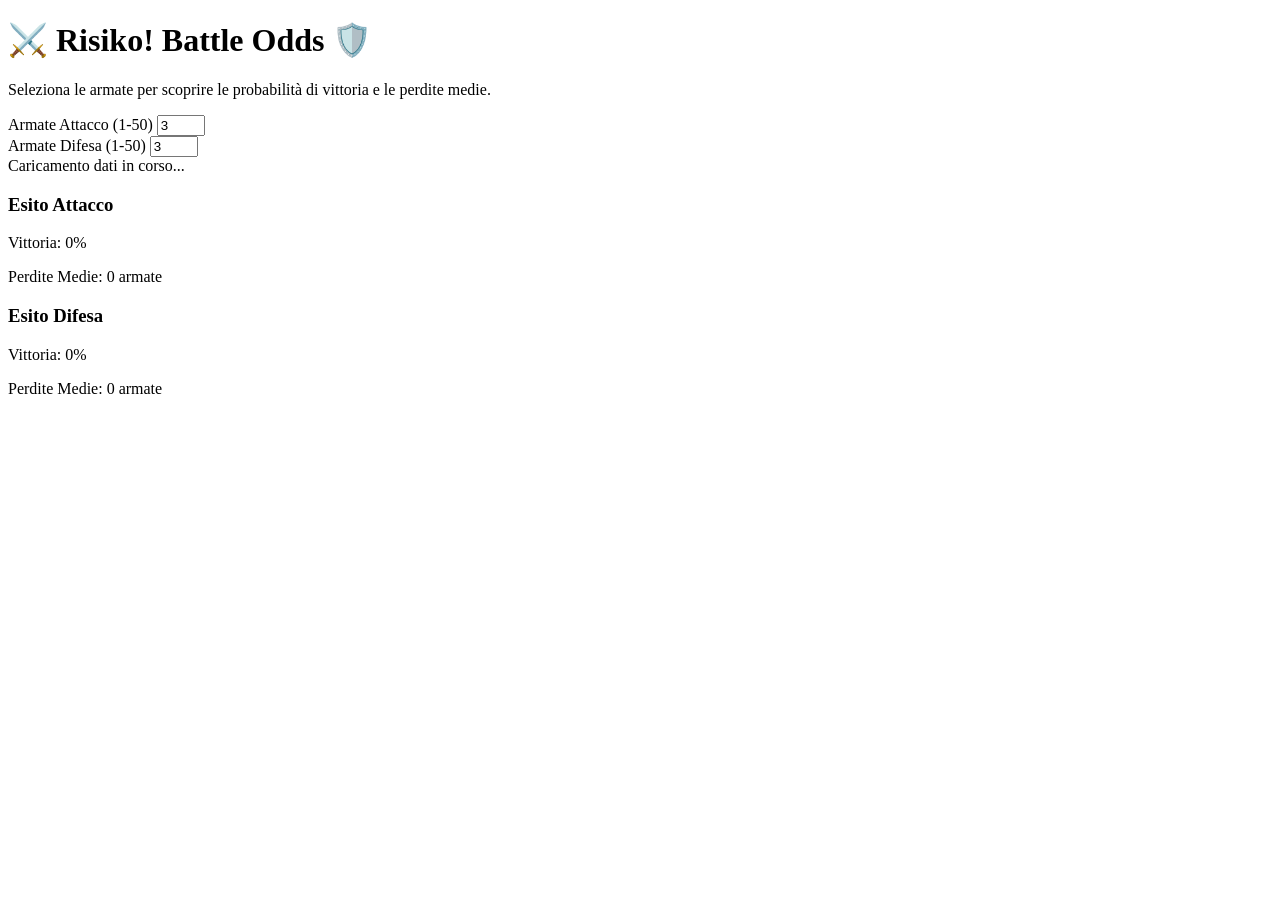
==== Risiko_prob.html @ 7f15dcbe "Add files via upload" ====
<!DOCTYPE html>
<html lang="it">
<head>
    <meta charset="UTF-8">
    <meta name="viewport" content="width=device-width, initial-scale=1.0">
    <title>Risiko! Calcolatore Probabilità</title>
    <link rel="stylesheet" href="style.css">
</head>
<body>
    <div class="container">
        <h1>⚔️ Risiko! Battle Odds 🛡️</h1>
        <p class="subtitle">Seleziona le armate per scoprire le probabilità di vittoria e le perdite medie.</p>
        
        <div class="selectors">
            <div class="input-group attack">
                <label for="attack-armies">Armate Attacco (1-50)</label>
                <input type="number" id="attack-armies" min="1" max="50" value="3">
            </div>
            
            <div class="input-group defense">
                <label for="defense-armies">Armate Difesa (1-50)</label>
                <input type="number" id="defense-armies" min="1" max="50" value="3">
            </div>
        </div>

        <div id="loading" class="loading">Caricamento dati in corso...</div>

        <div id="results" class="results-box hidden">
            <div class="result-card att-card">
                <h3>Esito Attacco</h3>
                <p>Vittoria: <span id="att-win" class="highlight">0%</span></p>
                <p>Perdite Medie: <span id="att-lost">0</span> armate</p>
            </div>
            
            <div class="result-card def-card">
                <h3>Esito Difesa</h3>
                <p>Vittoria: <span id="def-win" class="highlight">0%</span></p>
                <p>Perdite Medie: <span id="def-lost">0</span> armate</p>
            </div>
        </div>
    </div>

    <script src="script.js"></script>
</body>
</html>
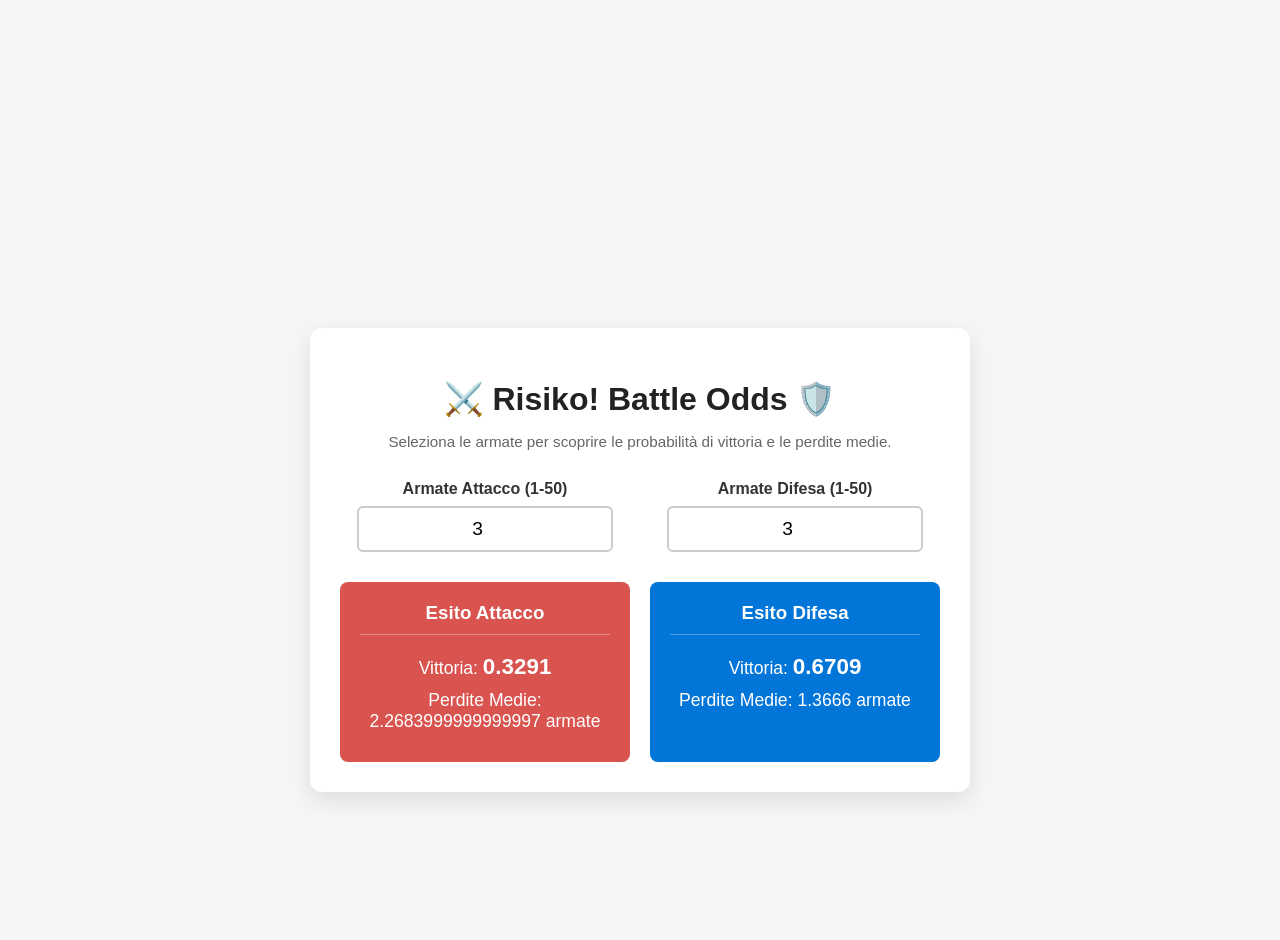
==== commit b4464579: "Update stylesheet and script file references" ====
--- a/Risiko_prob.html
+++ b/Risiko_prob.html
@@ -4,7 +4,7 @@
     <meta charset="UTF-8">
     <meta name="viewport" content="width=device-width, initial-scale=1.0">
     <title>Risiko! Calcolatore Probabilità</title>
-    <link rel="stylesheet" href="style.css">
+    <link rel="stylesheet" href="Risiko_prob_stile.css">
 </head>
 <body>
     <div class="container">
@@ -40,6 +40,6 @@
         </div>
     </div>
 
-    <script src="script.js"></script>
+    <script src="Risiko_prob_interfaccia.js"></script>
 </body>
-</html>+</html>
--- a/Risiko_prob_stile.css
+++ b/Risiko_prob_stile.css
@@ -0,0 +1,125 @@
+:root {
+    --attack-color: #d9534f;
+    --defense-color: #0275d8;
+    --bg-color: #f4f7f6;
+    --card-bg: #ffffff;
+    --text-color: #333;
+}
+
+body {
+    font-family: 'Segoe UI', Tahoma, Geneva, Verdana, sans-serif;
+    background-color: var(--bg-color);
+    color: var(--text-color);
+    margin: 0;
+    padding: 200px 20px 20px 20px;
+    display: flex;
+    justify-content: center;
+    align-items: center;
+    min-height: 80vh;
+}
+
+.container {
+    background: var(--card-bg);
+    padding: 30px;
+    border-radius: 12px;
+    box-shadow: 0 8px 24px rgba(0,0,0,0.1);
+    max-width: 600px;
+    width: 100%;
+    text-align: center;
+}
+
+h1 {
+    margin-bottom: 5px;
+    color: #222;
+}
+
+.subtitle {
+    color: #666;
+    font-size: 0.95rem;
+    margin-bottom: 30px;
+}
+
+.selectors {
+    display: flex;
+    justify-content: space-between;
+    gap: 20px;
+    margin-bottom: 30px;
+}
+
+.input-group {
+    flex: 1;
+    display: flex;
+    flex-direction: column;
+    align-items: center;
+}
+
+.input-group label {
+    font-weight: bold;
+    margin-bottom: 8px;
+}
+
+.input-group input {
+    width: 80%;
+    padding: 10px;
+    font-size: 1.2rem;
+    border-radius: 6px;
+    border: 2px solid #ccc;
+    text-align: center;
+    outline: none;
+    transition: border-color 0.2s;
+}
+
+.input-group.attack input:focus { border-color: var(--attack-color); }
+.input-group.defense input:focus { border-color: var(--defense-color); }
+
+.loading {
+    font-style: italic;
+    color: #888;
+}
+
+.results-box {
+    display: flex;
+    justify-content: space-between;
+    gap: 20px;
+    margin-top: 20px;
+    animation: fadeIn 0.3s ease-in;
+}
+
+.result-card {
+    flex: 1;
+    padding: 20px;
+    border-radius: 8px;
+    color: white;
+}
+
+.att-card { background-color: var(--attack-color); }
+.def-card { background-color: var(--defense-color); }
+
+.result-card h3 {
+    margin-top: 0;
+    border-bottom: 1px solid rgba(255,255,255,0.3);
+    padding-bottom: 10px;
+}
+
+.result-card p {
+    font-size: 1.1rem;
+    margin: 10px 0;
+}
+
+.highlight {
+    font-size: 1.4rem;
+    font-weight: bold;
+}
+
+.hidden { display: none !important; }
+
+@keyframes fadeIn {
+    from { opacity: 0; transform: translateY(10px); }
+    to { opacity: 1; transform: translateY(0); }
+}
+
+@media (max-width: 480px) {
+    .selectors, .results-box {
+        flex-direction: column;
+    }
+}
